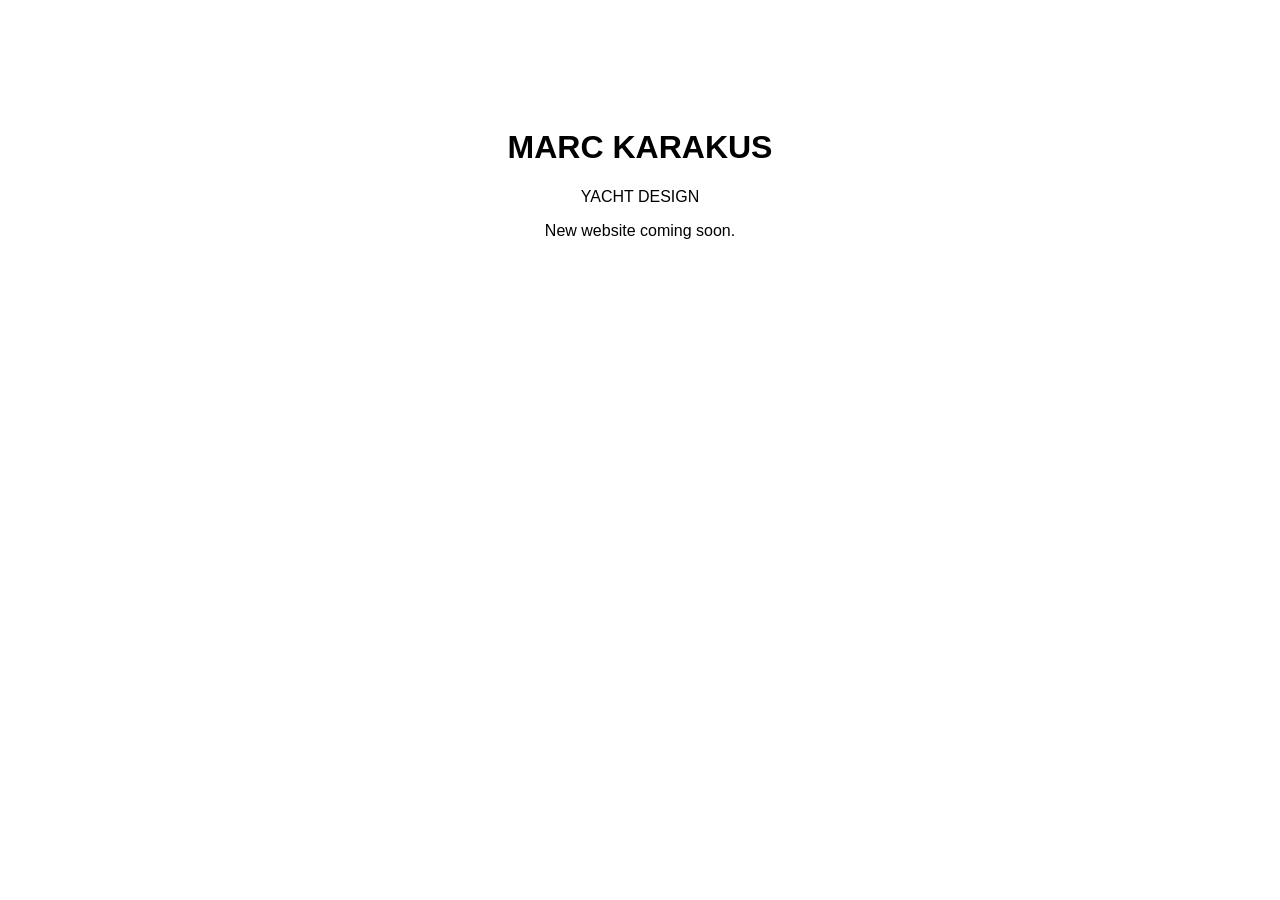
==== index.html @ aae1bc2d "Create index.html" ====
<!DOCTYPE html>
<html lang="en">
<head>
    <meta charset="UTF-8">
    <meta name="viewport" content="width=device-width, initial-scale=1.0">
    <title>Marc Karakus | Yacht Design</title>
</head>
<body style="background:#ffffff; text-align:center; padding-top:100px; font-family:Arial;">
    <h1>MARC KARAKUS</h1>
    <p>YACHT DESIGN</p>
    <p>New website coming soon.</p>
</body>
</html>
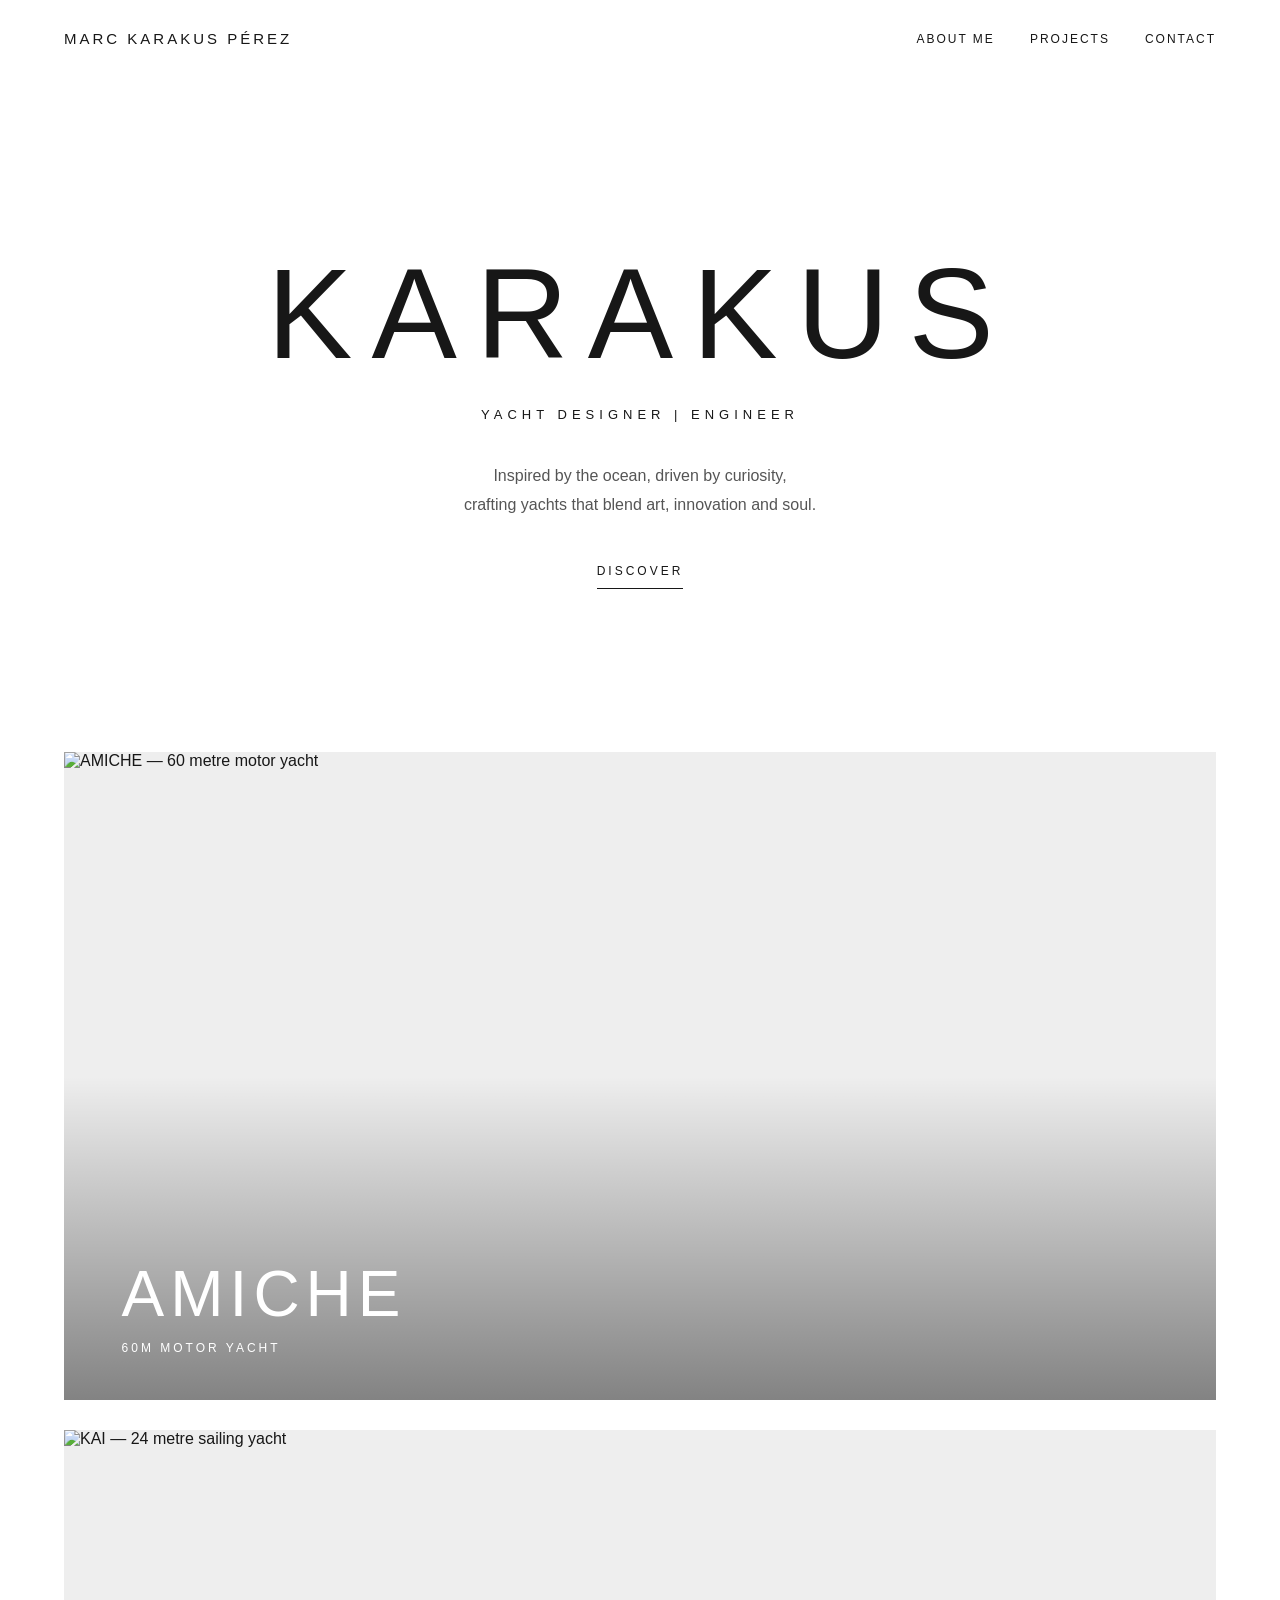
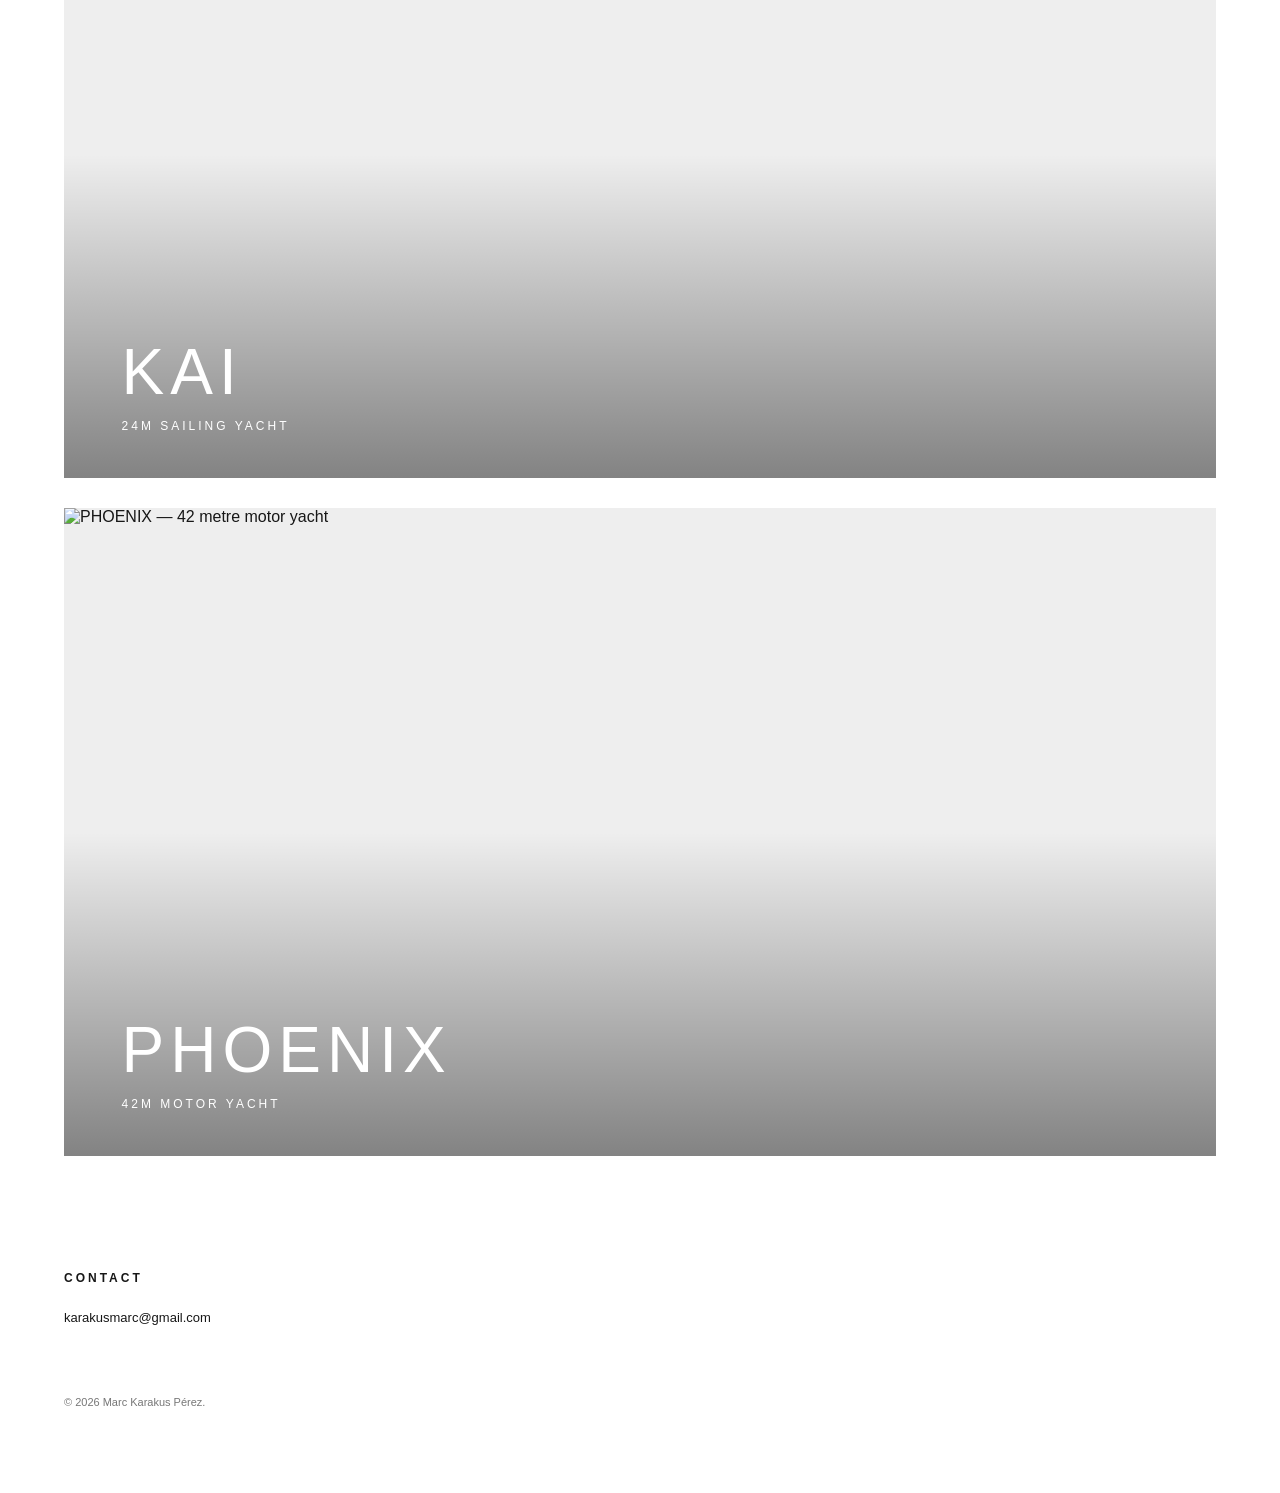
==== commit 002db35a: "Update index.html" ====
--- a/index.html
+++ b/index.html
@@ -2,13 +2,278 @@
 <!DOCTYPE html>
 <html lang="en">
 <head>
-    <meta charset="UTF-8">
-    <meta name="viewport" content="width=device-width, initial-scale=1.0">
-    <title>Marc Karakus | Yacht Design</title>
+<meta charset="UTF-8">
+<meta name="viewport" content="width=device-width, initial-scale=1.0">
+<meta name="description" content="Marc Karakus Pérez — Yacht Designer and Engineer.">
+<title>Marc Karakus | Yacht Design</title>
+
+<style>
+* {
+    box-sizing: border-box;
+    margin: 0;
+    padding: 0;
+}
+
+html {
+    scroll-behavior: smooth;
+}
+
+body {
+    font-family: Helvetica Neue, Helvetica, Arial, sans-serif;
+    background: #fff;
+    color: #171717;
+}
+
+a {
+    color: inherit;
+    text-decoration: none;
+}
+
+header {
+    display: flex;
+    justify-content: space-between;
+    align-items: center;
+    padding: 30px 5%;
+    background: #fff;
+}
+
+.logo {
+    font-size: 15px;
+    letter-spacing: 3px;
+}
+
+nav {
+    display: flex;
+    gap: 35px;
+    font-size: 12px;
+    letter-spacing: 2px;
+}
+
+nav a:hover {
+    opacity: 0.5;
+}
+
+.hero {
+    min-height: 75vh;
+    display: flex;
+    flex-direction: column;
+    justify-content: center;
+    align-items: center;
+    text-align: center;
+    padding: 50px 20px;
+}
+
+.hero h1 {
+    font-size: clamp(40px, 10vw, 150px);
+    font-weight: 300;
+    letter-spacing: 0.15em;
+}
+
+.subtitle {
+    font-size: 13px;
+    letter-spacing: 5px;
+    margin-top: 20px;
+}
+
+.introduction {
+    font-size: 16px;
+    line-height: 1.8;
+    margin-top: 40px;
+    color: #555;
+}
+
+.discover {
+    margin-top: 45px;
+    font-size: 12px;
+    letter-spacing: 3px;
+    border-bottom: 1px solid;
+    padding-bottom: 10px;
+}
+
+.projects {
+    padding: 0 5%;
+}
+
+.project {
+    position: relative;
+    display: block;
+    overflow: hidden;
+    margin-bottom: 30px;
+    background: #eee;
+}
+
+.project img {
+    display: block;
+    width: 100%;
+    aspect-ratio: 16 / 9;
+    object-fit: cover;
+    transition: transform 0.8s ease;
+}
+
+.project:hover img {
+    transform: scale(1.025);
+}
+
+.project::after {
+    content: "";
+    position: absolute;
+    inset: 0;
+    background: linear-gradient(
+        transparent 50%, rgba(0,0,0,0.45)
+    );
+}
+
+.project-text {
+    position: absolute;
+    bottom: 7%;
+    left: 5%;
+    color: white;
+    z-index: 1;
+}
+
+.project-text h2 {
+    font-size: clamp(26px, 5vw, 65px);
+    font-weight: 300;
+    letter-spacing: 6px;
+}
+
+.project-text p {
+    font-size: 12px;
+    letter-spacing: 3px;
+    margin-top: 10px;
+}
+
+footer {
+    padding: 80px 5%;
+    display: flex;
+    justify-content: space-between;
+    flex-wrap: wrap;
+    gap: 40px;
+    font-size: 13px;
+    line-height: 2;
+}
+
+footer h3 {
+    font-size: 12px;
+    letter-spacing: 3px;
+    margin-bottom: 15px;
+}
+
+.copyright {
+    width: 100%;
+    color: #777;
+    font-size: 11px;
+    margin-top: 20px;
+}
+
+@media (max-width: 700px) {
+    header {
+        flex-direction: column;
+        gap: 25px;
+    }
+    nav {
+        gap: 20px;
+        font-size: 10px;
+    }
+    .hero {
+        min-height: 65vh;
+    }
+    .subtitle {
+        font-size: 10px;
+        letter-spacing: 2px;
+    }
+    .project img {
+        aspect-ratio: 4 / 3;
+    }
+    .project-text p {
+        font-size: 10px;
+    }
+}
+</style>
 </head>
-<body style="background:#ffffff; text-align:center; padding-top:100px; font-family:Arial;">
-    <h1>MARC KARAKUS</h1>
-    <p>YACHT DESIGN</p>
-    <p>New website coming soon.</p>
+
+<body>
+
+<header>
+    <a class="logo" href="index.html">
+        MARC KARAKUS PÉREZ
+    </a>
+
+    <nav>
+        <a href="about.html">ABOUT ME</a>
+        <a href="#projects">PROJECTS</a>
+        <a href="#contact">CONTACT</a>
+    </nav>
+</header>
+
+<main>
+
+    <section class="hero">
+        <h1>KARAKUS</h1>
+
+        <p class="subtitle">
+            YACHT DESIGNER | ENGINEER
+        </p>
+
+        <p class="introduction">
+            Inspired by the ocean, driven by curiosity,<br>
+            crafting yachts that blend art, innovation and soul.
+        </p>
+
+        <a class="discover" href="#projects">
+            DISCOVER
+        </a>
+    </section>
+
+    <section class="projects" id="projects">
+
+        <a class="project" href="amiche.html">
+            <img src="WEB/home/amiche.webp"
+                 alt="AMICHE — 60 metre motor yacht">
+            <div class="project-text">
+                <h2>AMICHE</h2>
+                <p>60M MOTOR YACHT</p>
+            </div>
+        </a>
+
+        <a class="project" href="kai.html">
+            <img src="WEB/home/kai.webp"
+                 alt="KAI — 24 metre sailing yacht"
+                 loading="lazy">
+            <div class="project-text">
+                <h2>KAI</h2>
+                <p>24M SAILING YACHT</p>
+            </div>
+        </a>
+
+        <a class="project" href="phoenix.html">
+            <img src="WEB/home/phoenix.webp"
+                 alt="PHOENIX — 42 metre motor yacht"
+                 loading="lazy">
+            <div class="project-text">
+                <h2>PHOENIX</h2>
+                <p>42M MOTOR YACHT</p>
+            </div>
+        </a>
+
+    </section>
+
+</main>
+
+<footer id="contact">
+
+    <div>
+        <h3>CONTACT</h3>
+        <a href="mailto:karakusmarc@gmail.com">
+            karakusmarc@gmail.com
+        </a>
+    </div>
+
+    <div class="copyright">
+        © 2026 Marc Karakus Pérez.
+    </div>
+
+</footer>
+
 </body>
 </html>
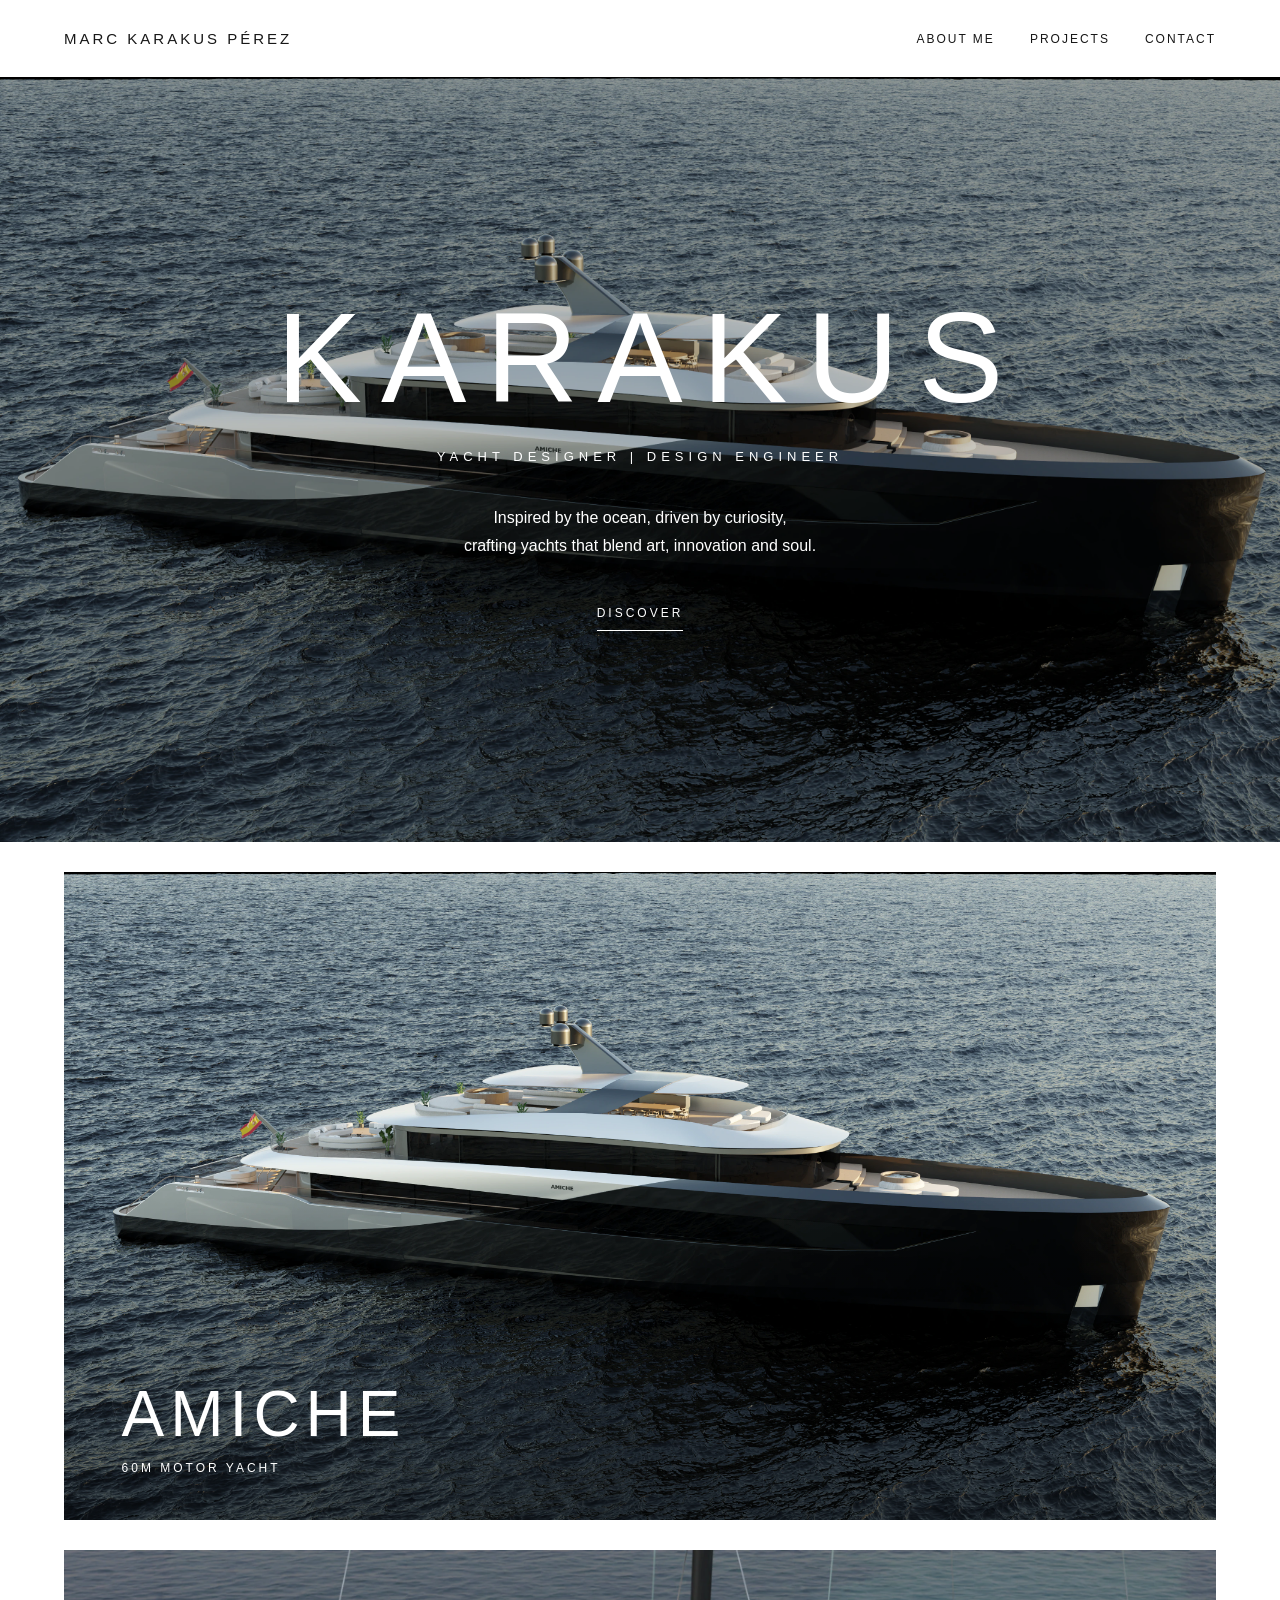
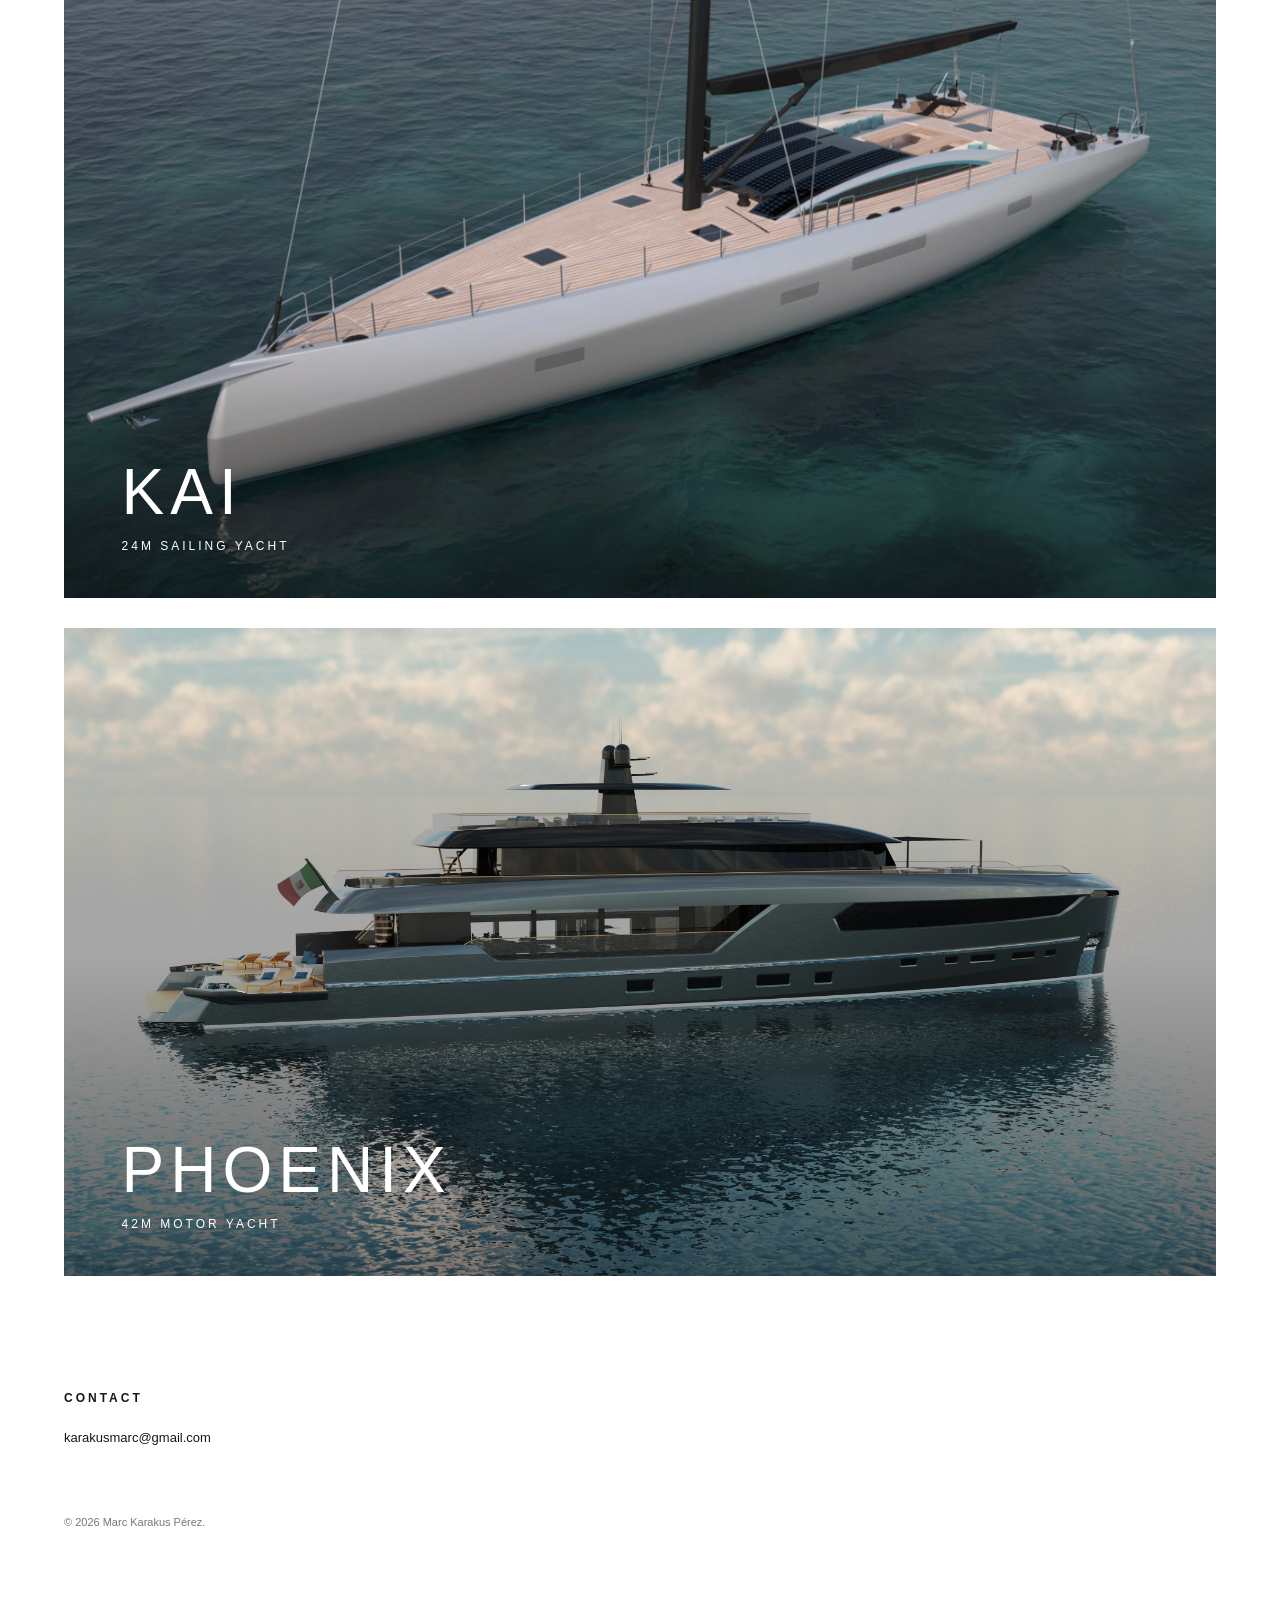
==== commit 1c350a06: "Update index.html" ====
--- a/index.html
+++ b/index.html
@@ -1,279 +1,514 @@
 
 <!DOCTYPE html>
 <html lang="en">
+
 <head>
-<meta charset="UTF-8">
-<meta name="viewport" content="width=device-width, initial-scale=1.0">
-<meta name="description" content="Marc Karakus Pérez — Yacht Designer and Engineer.">
-<title>Marc Karakus | Yacht Design</title>
-
-<style>
-* {
-    box-sizing: border-box;
-    margin: 0;
-    padding: 0;
-}
-
-html {
-    scroll-behavior: smooth;
-}
-
-body {
-    font-family: Helvetica Neue, Helvetica, Arial, sans-serif;
-    background: #fff;
-    color: #171717;
-}
-
-a {
-    color: inherit;
-    text-decoration: none;
-}
-
-header {
-    display: flex;
-    justify-content: space-between;
-    align-items: center;
-    padding: 30px 5%;
-    background: #fff;
-}
-
-.logo {
-    font-size: 15px;
-    letter-spacing: 3px;
-}
-
-nav {
-    display: flex;
-    gap: 35px;
-    font-size: 12px;
-    letter-spacing: 2px;
-}
-
-nav a:hover {
-    opacity: 0.5;
-}
-
-.hero {
-    min-height: 75vh;
-    display: flex;
-    flex-direction: column;
-    justify-content: center;
-    align-items: center;
-    text-align: center;
-    padding: 50px 20px;
-}
-
-.hero h1 {
-    font-size: clamp(40px, 10vw, 150px);
-    font-weight: 300;
-    letter-spacing: 0.15em;
-}
-
-.subtitle {
-    font-size: 13px;
-    letter-spacing: 5px;
-    margin-top: 20px;
-}
-
-.introduction {
-    font-size: 16px;
-    line-height: 1.8;
-    margin-top: 40px;
-    color: #555;
-}
-
-.discover {
-    margin-top: 45px;
-    font-size: 12px;
-    letter-spacing: 3px;
-    border-bottom: 1px solid;
-    padding-bottom: 10px;
-}
-
-.projects {
-    padding: 0 5%;
-}
-
-.project {
-    position: relative;
-    display: block;
-    overflow: hidden;
-    margin-bottom: 30px;
-    background: #eee;
-}
-
-.project img {
-    display: block;
-    width: 100%;
-    aspect-ratio: 16 / 9;
-    object-fit: cover;
-    transition: transform 0.8s ease;
-}
-
-.project:hover img {
-    transform: scale(1.025);
-}
-
-.project::after {
-    content: "";
-    position: absolute;
-    inset: 0;
-    background: linear-gradient(
-        transparent 50%, rgba(0,0,0,0.45)
-    );
-}
-
-.project-text {
-    position: absolute;
-    bottom: 7%;
-    left: 5%;
-    color: white;
-    z-index: 1;
-}
-
-.project-text h2 {
-    font-size: clamp(26px, 5vw, 65px);
-    font-weight: 300;
-    letter-spacing: 6px;
-}
-
-.project-text p {
-    font-size: 12px;
-    letter-spacing: 3px;
-    margin-top: 10px;
-}
-
-footer {
-    padding: 80px 5%;
-    display: flex;
-    justify-content: space-between;
-    flex-wrap: wrap;
-    gap: 40px;
-    font-size: 13px;
-    line-height: 2;
-}
-
-footer h3 {
-    font-size: 12px;
-    letter-spacing: 3px;
-    margin-bottom: 15px;
-}
-
-.copyright {
-    width: 100%;
-    color: #777;
-    font-size: 11px;
-    margin-top: 20px;
-}
-
-@media (max-width: 700px) {
-    header {
-        flex-direction: column;
-        gap: 25px;
-    }
-    nav {
-        gap: 20px;
-        font-size: 10px;
-    }
-    .hero {
-        min-height: 65vh;
-    }
-    .subtitle {
-        font-size: 10px;
-        letter-spacing: 2px;
-    }
-    .project img {
-        aspect-ratio: 4 / 3;
-    }
-    .project-text p {
-        font-size: 10px;
-    }
-}
-</style>
+
+    <meta charset="UTF-8">
+    <meta name="viewport" content="width=device-width, initial-scale=1.0">
+    <meta name="description" content="Marc Karakus Pérez — Yacht Designer and Design Engineer.">
+
+    <title>Marc Karakus | Yacht Design</title>
+
+    <style>
+
+        /* GLOBAL SETTINGS */
+
+        * {
+            box-sizing: border-box;
+            margin: 0;
+            padding: 0;
+        }
+
+        html {
+            scroll-behavior: smooth;
+        }
+
+        body {
+            font-family: "Helvetica Neue", Helvetica, Arial, sans-serif;
+            background: #ffffff;
+            color: #171717;
+        }
+
+        a {
+            color: inherit;
+            text-decoration: none;
+        }
+
+
+        /* HEADER */
+
+        header {
+            display: flex;
+            justify-content: space-between;
+            align-items: center;
+            padding: 30px 5%;
+            background: #ffffff;
+        }
+
+        .logo {
+            font-size: 15px;
+            letter-spacing: 3px;
+        }
+
+        nav {
+            display: flex;
+            gap: 35px;
+            font-size: 12px;
+            letter-spacing: 2px;
+        }
+
+        nav a {
+            transition: opacity 0.3s ease;
+        }
+
+        nav a:hover {
+            opacity: 0.5;
+        }
+
+
+        /* HERO VIDEO */
+
+        .hero {
+            position: relative;
+            width: 100%;
+            min-height: 85vh;
+
+            display: flex;
+            flex-direction: column;
+            justify-content: center;
+            align-items: center;
+
+            text-align: center;
+            padding: 60px 20px;
+
+            overflow: hidden;
+            isolation: isolate;
+
+            background: #24363f;
+            color: #ffffff;
+        }
+
+        .hero-video {
+            position: absolute;
+            top: 0;
+            left: 0;
+
+            width: 100%;
+            height: 100%;
+
+            object-fit: cover;
+            object-position: center;
+
+            z-index: -2;
+            pointer-events: none;
+        }
+
+        .hero::after {
+            content: "";
+            position: absolute;
+            inset: 0;
+
+            background: rgba(0, 0, 0, 0.22);
+
+            z-index: -1;
+            pointer-events: none;
+        }
+
+        .hero-content {
+            position: relative;
+            width: 100%;
+            max-width: 1400px;
+
+            display: flex;
+            flex-direction: column;
+            align-items: center;
+            justify-content: center;
+
+            color: #ffffff;
+        }
+
+        .hero h1 {
+            font-size: clamp(40px, 10vw, 150px);
+            font-weight: 300;
+            letter-spacing: 0.15em;
+            padding-left: 0.15em;
+            line-height: 1.1;
+        }
+
+        .subtitle {
+            font-size: 13px;
+            font-weight: 300;
+            letter-spacing: 5px;
+            margin-top: 20px;
+            color: #ffffff;
+        }
+
+        .introduction {
+            font-size: 16px;
+            font-weight: 300;
+            line-height: 1.8;
+            margin-top: 40px;
+            color: #ffffff;
+        }
+
+        .discover {
+            display: inline-block;
+            margin-top: 45px;
+
+            font-size: 12px;
+            letter-spacing: 3px;
+
+            color: #ffffff;
+            border-bottom: 1px solid #ffffff;
+            padding-bottom: 10px;
+
+            transition: opacity 0.3s ease;
+        }
+
+        .discover:hover {
+            opacity: 0.6;
+        }
+
+
+        /* PROJECTS */
+
+        .projects {
+            padding: 30px 5% 0;
+        }
+
+        .project {
+            position: relative;
+            display: block;
+            overflow: hidden;
+            margin-bottom: 30px;
+            background: #eeeeee;
+        }
+
+        .project img {
+            display: block;
+            width: 100%;
+            aspect-ratio: 16 / 9;
+            object-fit: cover;
+            transition: transform 0.8s ease;
+        }
+
+        .project:hover img {
+            transform: scale(1.025);
+        }
+
+        .project::after {
+            content: "";
+            position: absolute;
+            inset: 0;
+
+            background: linear-gradient(
+                transparent 50%,
+                rgba(0, 0, 0, 0.45)
+            );
+
+            pointer-events: none;
+        }
+
+        .project-text {
+            position: absolute;
+            bottom: 7%;
+            left: 5%;
+
+            color: #ffffff;
+            z-index: 1;
+        }
+
+        .project-text h2 {
+            font-size: clamp(26px, 5vw, 65px);
+            font-weight: 300;
+            letter-spacing: 6px;
+        }
+
+        .project-text p {
+            font-size: 12px;
+            letter-spacing: 3px;
+            margin-top: 10px;
+        }
+
+
+        /* FOOTER */
+
+        footer {
+            padding: 80px 5%;
+
+            display: flex;
+            justify-content: space-between;
+            flex-wrap: wrap;
+
+            gap: 40px;
+            font-size: 13px;
+            line-height: 2;
+        }
+
+        footer h3 {
+            font-size: 12px;
+            letter-spacing: 3px;
+            margin-bottom: 15px;
+        }
+
+        .copyright {
+            width: 100%;
+            color: #777777;
+            font-size: 11px;
+            margin-top: 20px;
+        }
+
+
+        /* MOBILE ADAPTATION */
+
+        @media (max-width: 700px) {
+
+            header {
+                flex-direction: column;
+                gap: 25px;
+            }
+
+            nav {
+                gap: 20px;
+                font-size: 10px;
+            }
+
+            .hero {
+                min-height: 75vh;
+                padding: 40px 15px;
+            }
+
+            .hero h1 {
+                font-size: clamp(28px, 9vw, 70px);
+                letter-spacing: 0.12em;
+                padding-left: 0.12em;
+            }
+
+            .subtitle {
+                font-size: 10px;
+                letter-spacing: 2px;
+                line-height: 1.8;
+                margin-top: 15px;
+            }
+
+            .introduction {
+                font-size: 13px;
+                line-height: 1.8;
+                margin-top: 30px;
+            }
+
+            .discover {
+                font-size: 10px;
+                margin-top: 35px;
+            }
+
+            .projects {
+                padding-top: 20px;
+            }
+
+            .project img {
+                aspect-ratio: 4 / 3;
+            }
+
+            .project-text p {
+                font-size: 10px;
+            }
+
+        }
+
+
+        /* REDUCED MOTION */
+
+        @media (prefers-reduced-motion: reduce) {
+
+            html {
+                scroll-behavior: auto;
+            }
+
+            .project img {
+                transition: none;
+            }
+
+        }
+
+    </style>
+
 </head>
 
 <body>
 
-<header>
-    <a class="logo" href="index.html">
-        MARC KARAKUS PÉREZ
-    </a>
-
-    <nav>
-        <a href="about.html">ABOUT ME</a>
-        <a href="#projects">PROJECTS</a>
-        <a href="#contact">CONTACT</a>
-    </nav>
-</header>
-
-<main>
-
-    <section class="hero">
-        <h1>KARAKUS</h1>
-
-        <p class="subtitle">
-            YACHT DESIGNER | ENGINEER
-        </p>
-
-        <p class="introduction">
-            Inspired by the ocean, driven by curiosity,<br>
-            crafting yachts that blend art, innovation and soul.
-        </p>
-
-        <a class="discover" href="#projects">
-            DISCOVER
+
+    <!-- NAVIGATION -->
+
+    <header>
+
+        <a class="logo" href="index.html">
+            MARC KARAKUS PÉREZ
         </a>
-    </section>
-
-    <section class="projects" id="projects">
-
-        <a class="project" href="amiche.html">
-            <img src="WEB/home/amiche.webp"
-                 alt="AMICHE — 60 metre motor yacht">
-            <div class="project-text">
-                <h2>AMICHE</h2>
-                <p>60M MOTOR YACHT</p>
+
+        <nav>
+
+            <a href="about.html">ABOUT ME</a>
+
+            <a href="#projects">PROJECTS</a>
+
+            <a href="#contact">CONTACT</a>
+
+        </nav>
+
+    </header>
+
+
+    <main>
+
+
+        <!-- HERO VIDEO AND INTRODUCTION -->
+
+        <section class="hero">
+
+            <video class="hero-video"
+                   autoplay
+                   muted
+                   loop
+                   playsinline
+                   preload="metadata"
+                   poster="WEB/home/amiche.webp"
+                   aria-hidden="true">
+
+                <source src="WEB/home/hero.mp4"
+                        type="video/mp4">
+
+            </video>
+
+            <div class="hero-content">
+
+                <h1>KARAKUS</h1>
+
+                <p class="subtitle">
+                    YACHT DESIGNER | DESIGN ENGINEER
+                </p>
+
+                <p class="introduction">
+                    Inspired by the ocean, driven by curiosity,<br>
+                    crafting yachts that blend art, innovation and soul.
+                </p>
+
+                <a class="discover" href="#projects">
+                    DISCOVER
+                </a>
+
             </div>
-        </a>
-
-        <a class="project" href="kai.html">
-            <img src="WEB/home/kai.webp"
-                 alt="KAI — 24 metre sailing yacht"
-                 loading="lazy">
-            <div class="project-text">
-                <h2>KAI</h2>
-                <p>24M SAILING YACHT</p>
-            </div>
-        </a>
-
-        <a class="project" href="phoenix.html">
-            <img src="WEB/home/phoenix.webp"
-                 alt="PHOENIX — 42 metre motor yacht"
-                 loading="lazy">
-            <div class="project-text">
-                <h2>PHOENIX</h2>
-                <p>42M MOTOR YACHT</p>
-            </div>
-        </a>
-
-    </section>
-
-</main>
-
-<footer id="contact">
-
-    <div>
-        <h3>CONTACT</h3>
-        <a href="mailto:karakusmarc@gmail.com">
-            karakusmarc@gmail.com
-        </a>
-    </div>
-
-    <div class="copyright">
-        © 2026 Marc Karakus Pérez.
-    </div>
-
-</footer>
+
+        </section>
+
+
+        <!-- PROJECTS -->
+
+        <section class="projects" id="projects">
+
+
+            <!-- AMICHE -->
+
+            <a class="project" href="amiche.html">
+
+                <img src="WEB/home/amiche.webp"
+                     alt="AMICHE — 60 metre motor yacht"
+                     loading="lazy">
+
+                <div class="project-text">
+
+                    <h2>AMICHE</h2>
+
+                    <p>60M MOTOR YACHT</p>
+
+                </div>
+
+            </a>
+
+
+            <!-- KAI -->
+
+            <a class="project" href="kai.html">
+
+                <img src="WEB/home/kai.webp"
+                     alt="KAI — 24 metre sailing yacht"
+                     loading="lazy">
+
+                <div class="project-text">
+
+                    <h2>KAI</h2>
+
+                    <p>24M SAILING YACHT</p>
+
+                </div>
+
+            </a>
+
+
+            <!-- PHOENIX -->
+
+            <a class="project" href="phoenix.html">
+
+                <img src="WEB/home/phoenix.webp"
+                     alt="PHOENIX — 42 metre motor yacht"
+                     loading="lazy">
+
+                <div class="project-text">
+
+                    <h2>PHOENIX</h2>
+
+                    <p>42M MOTOR YACHT</p>
+
+                </div>
+
+            </a>
+
+        </section>
+
+    </main>
+
+
+    <!-- FOOTER -->
+
+    <footer id="contact">
+
+        <div>
+
+            <h3>CONTACT</h3>
+
+            <a href="mailto:karakusmarc@gmail.com">
+                karakusmarc@gmail.com
+            </a>
+
+        </div>
+
+        <div class="copyright">
+
+            © 2026 Marc Karakus Pérez.
+
+        </div>
+
+    </footer>
+
+
+    <!-- REDUCED MOTION PREFERENCE -->
+
+    <script>
+
+        const heroVideo = document.querySelector(".hero-video");
+
+        const reducedMotion = window.matchMedia(
+            "(prefers-reduced-motion: reduce)"
+        );
+
+        if (reducedMotion.matches) {
+            heroVideo.pause();
+            heroVideo.removeAttribute("autoplay");
+        }
+
+    </script>
 
 </body>
+
 </html>
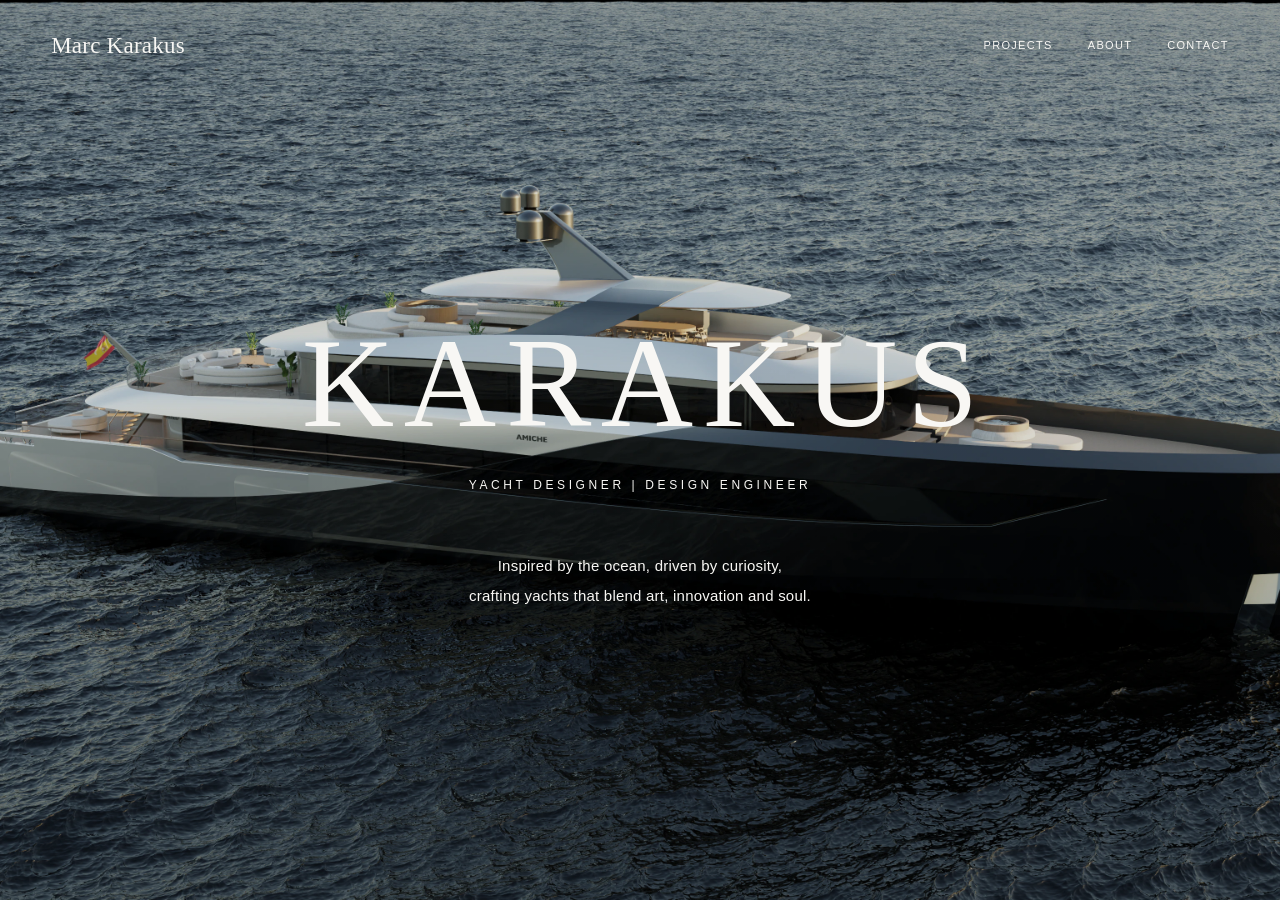
==== commit 677309d5: "Update index.html" ====
--- a/index.html
+++ b/index.html
@@ -5,19 +5,32 @@
 <head>
 
     <meta charset="UTF-8">
-    <meta name="viewport" content="width=device-width, initial-scale=1.0">
-    <meta name="description" content="Marc Karakus Pérez — Yacht Designer and Design Engineer.">
+
+    <meta name="viewport"
+          content="width=device-width, initial-scale=1.0">
+
+    <meta name="description"
+          content="Marc Karakus Pérez — Yacht Designer and Design Engineer. Contemporary yacht design.">
 
     <title>Marc Karakus | Yacht Design</title>
 
     <style>
 
-        /* GLOBAL SETTINGS */
+        /* ==========================================
+           KARAKUS — OFFICIAL PORTFOLIO
+           HOMEPAGE
+           ========================================== */
+
+        :root {
+            --white: #f8f7f4;
+            --font-editorial: Georgia, "Times New Roman", serif;
+            --font-interface: "Helvetica Neue", Helvetica, Arial, sans-serif;
+        }
 
         * {
-            box-sizing: border-box;
             margin: 0;
             padding: 0;
+            box-sizing: border-box;
         }
 
         html {
@@ -25,9 +38,11 @@
         }
 
         body {
-            font-family: "Helvetica Neue", Helvetica, Arial, sans-serif;
-            background: #ffffff;
-            color: #171717;
+            font-family: var(--font-interface);
+            font-weight: 300;
+            background: #1c2426;
+            color: var(--white);
+            -webkit-font-smoothing: antialiased;
         }
 
         a {
@@ -36,43 +51,109 @@
         }
 
 
-        /* HEADER */
-
-        header {
-            display: flex;
-            justify-content: space-between;
-            align-items: center;
-            padding: 30px 5%;
-            background: #ffffff;
-        }
-
-        .logo {
-            font-size: 15px;
-            letter-spacing: 3px;
-        }
-
-        nav {
-            display: flex;
-            gap: 35px;
-            font-size: 12px;
-            letter-spacing: 2px;
-        }
-
-        nav a {
-            transition: opacity 0.3s ease;
-        }
-
-        nav a:hover {
-            opacity: 0.5;
-        }
-
-
-        /* HERO VIDEO */
+        /* ==========================================
+           FULLSCREEN HERO
+           ========================================== */
 
         .hero {
             position: relative;
             width: 100%;
-            min-height: 85vh;
+            height: 100vh;
+            height: 100svh;
+            min-height: 420px;
+            overflow: hidden;
+            isolation: isolate;
+            background: #303c3f;
+        }
+
+        .hero-video {
+            position: absolute;
+            inset: 0;
+
+            width: 100%;
+            height: 100%;
+
+            object-fit: cover;
+            object-position: center center;
+
+            z-index: -2;
+            pointer-events: none;
+        }
+
+        .hero::before {
+            content: "";
+            position: absolute;
+            inset: 0;
+
+            background: linear-gradient(
+                180deg,
+                rgba(0, 0, 0, 0.22) 0%,
+                rgba(0, 0, 0, 0.12) 35%,
+                rgba(0, 0, 0, 0.27) 100%
+            );
+
+            z-index: -1;
+            pointer-events: none;
+        }
+
+
+        /* ==========================================
+           NAVIGATION
+           ========================================== */
+
+        .header {
+            position: absolute;
+            top: 0;
+            left: 0;
+            right: 0;
+
+            z-index: 10;
+
+            display: flex;
+            align-items: flex-start;
+            justify-content: space-between;
+
+            padding: 32px 4%;
+        }
+
+        .brand {
+            font-family: var(--font-editorial);
+            font-size: 23px;
+            font-weight: 400;
+            letter-spacing: 0.01em;
+            line-height: 1.2;
+            white-space: nowrap;
+        }
+
+        .navigation {
+            display: flex;
+            gap: 35px;
+            align-items: center;
+            padding-top: 7px;
+        }
+
+        .navigation a {
+            position: relative;
+
+            font-size: 11px;
+            font-weight: 400;
+            letter-spacing: 0.12em;
+
+            transition: opacity 0.35s ease;
+        }
+
+        .navigation a:hover {
+            opacity: 0.55;
+        }
+
+
+        /* ==========================================
+           HERO TYPOGRAPHY
+           ========================================== */
+
+        .hero-content {
+            position: absolute;
+            inset: 0;
 
             display: flex;
             flex-direction: column;
@@ -80,245 +161,133 @@
             align-items: center;
 
             text-align: center;
-            padding: 60px 20px;
-
-            overflow: hidden;
-            isolation: isolate;
-
-            background: #24363f;
-            color: #ffffff;
-        }
-
-        .hero-video {
-            position: absolute;
-            top: 0;
-            left: 0;
-
-            width: 100%;
-            height: 100%;
-
-            object-fit: cover;
-            object-position: center;
-
-            z-index: -2;
+            padding: 100px 24px 70px;
             pointer-events: none;
         }
 
-        .hero::after {
-            content: "";
-            position: absolute;
-            inset: 0;
-
-            background: rgba(0, 0, 0, 0.22);
-
-            z-index: -1;
-            pointer-events: none;
-        }
-
-        .hero-content {
-            position: relative;
-            width: 100%;
-            max-width: 1400px;
-
-            display: flex;
-            flex-direction: column;
-            align-items: center;
-            justify-content: center;
-
-            color: #ffffff;
-        }
-
-        .hero h1 {
-            font-size: clamp(40px, 10vw, 150px);
+        .hero-title {
+            font-family: var(--font-editorial);
+
+            font-size: clamp(65px, 10vw, 160px);
+            font-weight: 400;
+            line-height: 1;
+
+            letter-spacing: 0.075em;
+            padding-left: 0.075em;
+        }
+
+        .hero-subtitle {
+            margin-top: 28px;
+
+            font-family: var(--font-interface);
+            font-size: 12px;
             font-weight: 300;
-            letter-spacing: 0.15em;
-            padding-left: 0.15em;
-            line-height: 1.1;
-        }
-
-        .subtitle {
-            font-size: 13px;
+            letter-spacing: 0.3em;
+            line-height: 1.8;
+        }
+
+        .hero-description {
+            margin-top: 55px;
+            max-width: 600px;
+
+            font-family: var(--font-interface);
+            font-size: 15px;
             font-weight: 300;
-            letter-spacing: 5px;
-            margin-top: 20px;
-            color: #ffffff;
-        }
-
-        .introduction {
-            font-size: 16px;
-            font-weight: 300;
-            line-height: 1.8;
-            margin-top: 40px;
-            color: #ffffff;
-        }
-
-        .discover {
-            display: inline-block;
-            margin-top: 45px;
-
-            font-size: 12px;
-            letter-spacing: 3px;
-
-            color: #ffffff;
-            border-bottom: 1px solid #ffffff;
-            padding-bottom: 10px;
-
-            transition: opacity 0.3s ease;
-        }
-
-        .discover:hover {
-            opacity: 0.6;
-        }
-
-
-        /* PROJECTS */
-
-        .projects {
-            padding: 30px 5% 0;
-        }
-
-        .project {
-            position: relative;
-            display: block;
-            overflow: hidden;
-            margin-bottom: 30px;
-            background: #eeeeee;
-        }
-
-        .project img {
-            display: block;
-            width: 100%;
-            aspect-ratio: 16 / 9;
-            object-fit: cover;
-            transition: transform 0.8s ease;
-        }
-
-        .project:hover img {
-            transform: scale(1.025);
-        }
-
-        .project::after {
-            content: "";
-            position: absolute;
-            inset: 0;
-
-            background: linear-gradient(
-                transparent 50%,
-                rgba(0, 0, 0, 0.45)
-            );
-
-            pointer-events: none;
-        }
-
-        .project-text {
-            position: absolute;
-            bottom: 7%;
-            left: 5%;
-
-            color: #ffffff;
-            z-index: 1;
-        }
-
-        .project-text h2 {
-            font-size: clamp(26px, 5vw, 65px);
-            font-weight: 300;
-            letter-spacing: 6px;
-        }
-
-        .project-text p {
-            font-size: 12px;
-            letter-spacing: 3px;
-            margin-top: 10px;
-        }
-
-
-        /* FOOTER */
-
-        footer {
-            padding: 80px 5%;
-
-            display: flex;
-            justify-content: space-between;
-            flex-wrap: wrap;
-
-            gap: 40px;
-            font-size: 13px;
             line-height: 2;
-        }
-
-        footer h3 {
-            font-size: 12px;
-            letter-spacing: 3px;
-            margin-bottom: 15px;
-        }
-
-        .copyright {
-            width: 100%;
-            color: #777777;
-            font-size: 11px;
-            margin-top: 20px;
-        }
-
-
-        /* MOBILE ADAPTATION */
+            letter-spacing: 0.015em;
+        }
+
+
+        /* ==========================================
+           RESPONSIVE — TABLET
+           ========================================== */
+
+        @media (max-width: 1000px) {
+
+            .header {
+                padding: 28px 5%;
+            }
+
+            .brand {
+                font-size: 21px;
+            }
+
+            .navigation {
+                gap: 25px;
+            }
+
+            .hero-title {
+                font-size: clamp(60px, 11vw, 110px);
+            }
+
+        }
+
+
+        /* ==========================================
+           RESPONSIVE — MOBILE
+           ========================================== */
 
         @media (max-width: 700px) {
 
-            header {
+            .hero {
+                min-height: 500px;
+            }
+
+            .header {
                 flex-direction: column;
-                gap: 25px;
-            }
-
-            nav {
+                align-items: center;
                 gap: 20px;
+
+                padding: 26px 5%;
+            }
+
+            .brand {
+                font-size: 21px;
+            }
+
+            .navigation {
+                gap: 27px;
+                padding-top: 0;
+            }
+
+            .navigation a {
                 font-size: 10px;
-            }
-
-            .hero {
-                min-height: 75vh;
-                padding: 40px 15px;
-            }
-
-            .hero h1 {
-                font-size: clamp(28px, 9vw, 70px);
-                letter-spacing: 0.12em;
-                padding-left: 0.12em;
-            }
-
-            .subtitle {
-                font-size: 10px;
-                letter-spacing: 2px;
-                line-height: 1.8;
-                margin-top: 15px;
-            }
-
-            .introduction {
+                letter-spacing: 0.1em;
+            }
+
+            .hero-content {
+                padding: 145px 22px 75px;
+            }
+
+            .hero-title {
+                font-size: clamp(44px, 12vw, 80px);
+                letter-spacing: 0.055em;
+                padding-left: 0.055em;
+            }
+
+            .hero-subtitle {
+                font-size: 9px;
+                letter-spacing: 0.13em;
+                margin-top: 22px;
+            }
+
+            .hero-description {
+                margin-top: 38px;
                 font-size: 13px;
-                line-height: 1.8;
-                margin-top: 30px;
-            }
-
-            .discover {
-                font-size: 10px;
-                margin-top: 35px;
-            }
-
-            .projects {
-                padding-top: 20px;
-            }
-
-            .project img {
-                aspect-ratio: 4 / 3;
-            }
-
-            .project-text p {
-                font-size: 10px;
-            }
-
-        }
-
-
-        /* REDUCED MOTION */
+                line-height: 1.9;
+                max-width: 340px;
+            }
+
+            .hero-description br {
+                display: none;
+            }
+
+        }
+
+
+        /* ==========================================
+           REDUCED MOTION
+           ========================================== */
 
         @media (prefers-reduced-motion: reduce) {
 
@@ -326,7 +295,7 @@
                 scroll-behavior: auto;
             }
 
-            .project img {
+            .navigation a {
                 transition: none;
             }
 
@@ -336,173 +305,101 @@
 
 </head>
 
+
 <body>
 
-
-    <!-- NAVIGATION -->
-
-    <header>
-
-        <a class="logo" href="index.html">
-            MARC KARAKUS PÉREZ
-        </a>
-
-        <nav>
-
-            <a href="about.html">ABOUT ME</a>
-
-            <a href="#projects">PROJECTS</a>
-
-            <a href="#contact">CONTACT</a>
-
-        </nav>
-
-    </header>
-
-
     <main>
 
-
-        <!-- HERO VIDEO AND INTRODUCTION -->
+        <!-- ======================================
+             HOMEPAGE VIDEO
+             ====================================== -->
 
         <section class="hero">
 
-            <video class="hero-video"
-                   autoplay
-                   muted
-                   loop
-                   playsinline
-                   preload="metadata"
-                   poster="WEB/home/amiche.webp"
-                   aria-hidden="true">
-
-                <source src="WEB/home/hero.mp4"
-                        type="video/mp4">
+            <video
+                class="hero-video"
+                autoplay
+                muted
+                loop
+                playsinline
+                preload="metadata"
+                poster="WEB/home/amiche.webp"
+                aria-hidden="true">
+
+                <source
+                    src="WEB/home/hero.mp4"
+                    type="video/mp4">
 
             </video>
 
+
+            <!-- NAVIGATION -->
+
+            <header class="header">
+
+                <a class="brand" href="index.html">
+                    Marc Karakus
+                </a>
+
+                <nav class="navigation"
+                     aria-label="Main navigation">
+
+                    <a href="projects.html">
+                        PROJECTS
+                    </a>
+
+                    <a href="about.html">
+                        ABOUT
+                    </a>
+
+                    <a href="mailto:karakusmarc@gmail.com">
+                        CONTACT
+                    </a>
+
+                </nav>
+
+            </header>
+
+
+            <!-- MAIN TEXT -->
+
             <div class="hero-content">
 
-                <h1>KARAKUS</h1>
-
-                <p class="subtitle">
+                <h1 class="hero-title">
+                    KARAKUS
+                </h1>
+
+                <p class="hero-subtitle">
                     YACHT DESIGNER | DESIGN ENGINEER
                 </p>
 
-                <p class="introduction">
+                <p class="hero-description">
                     Inspired by the ocean, driven by curiosity,<br>
                     crafting yachts that blend art, innovation and soul.
                 </p>
 
-                <a class="discover" href="#projects">
-                    DISCOVER
-                </a>
-
             </div>
 
         </section>
 
-
-        <!-- PROJECTS -->
-
-        <section class="projects" id="projects">
-
-
-            <!-- AMICHE -->
-
-            <a class="project" href="amiche.html">
-
-                <img src="WEB/home/amiche.webp"
-                     alt="AMICHE — 60 metre motor yacht"
-                     loading="lazy">
-
-                <div class="project-text">
-
-                    <h2>AMICHE</h2>
-
-                    <p>60M MOTOR YACHT</p>
-
-                </div>
-
-            </a>
-
-
-            <!-- KAI -->
-
-            <a class="project" href="kai.html">
-
-                <img src="WEB/home/kai.webp"
-                     alt="KAI — 24 metre sailing yacht"
-                     loading="lazy">
-
-                <div class="project-text">
-
-                    <h2>KAI</h2>
-
-                    <p>24M SAILING YACHT</p>
-
-                </div>
-
-            </a>
-
-
-            <!-- PHOENIX -->
-
-            <a class="project" href="phoenix.html">
-
-                <img src="WEB/home/phoenix.webp"
-                     alt="PHOENIX — 42 metre motor yacht"
-                     loading="lazy">
-
-                <div class="project-text">
-
-                    <h2>PHOENIX</h2>
-
-                    <p>42M MOTOR YACHT</p>
-
-                </div>
-
-            </a>
-
-        </section>
-
     </main>
 
 
-    <!-- FOOTER -->
-
-    <footer id="contact">
-
-        <div>
-
-            <h3>CONTACT</h3>
-
-            <a href="mailto:karakusmarc@gmail.com">
-                karakusmarc@gmail.com
-            </a>
-
-        </div>
-
-        <div class="copyright">
-
-            © 2026 Marc Karakus Pérez.
-
-        </div>
-
-    </footer>
-
-
-    <!-- REDUCED MOTION PREFERENCE -->
+    <!-- ==========================================
+         VIDEO ACCESSIBILITY
+         ========================================== -->
 
     <script>
 
-        const heroVideo = document.querySelector(".hero-video");
+        const heroVideo = document.querySelector(
+            ".hero-video"
+        );
 
         const reducedMotion = window.matchMedia(
             "(prefers-reduced-motion: reduce)"
         );
 
-        if (reducedMotion.matches) {
+        if (heroVideo && reducedMotion.matches) {
             heroVideo.pause();
             heroVideo.removeAttribute("autoplay");
         }
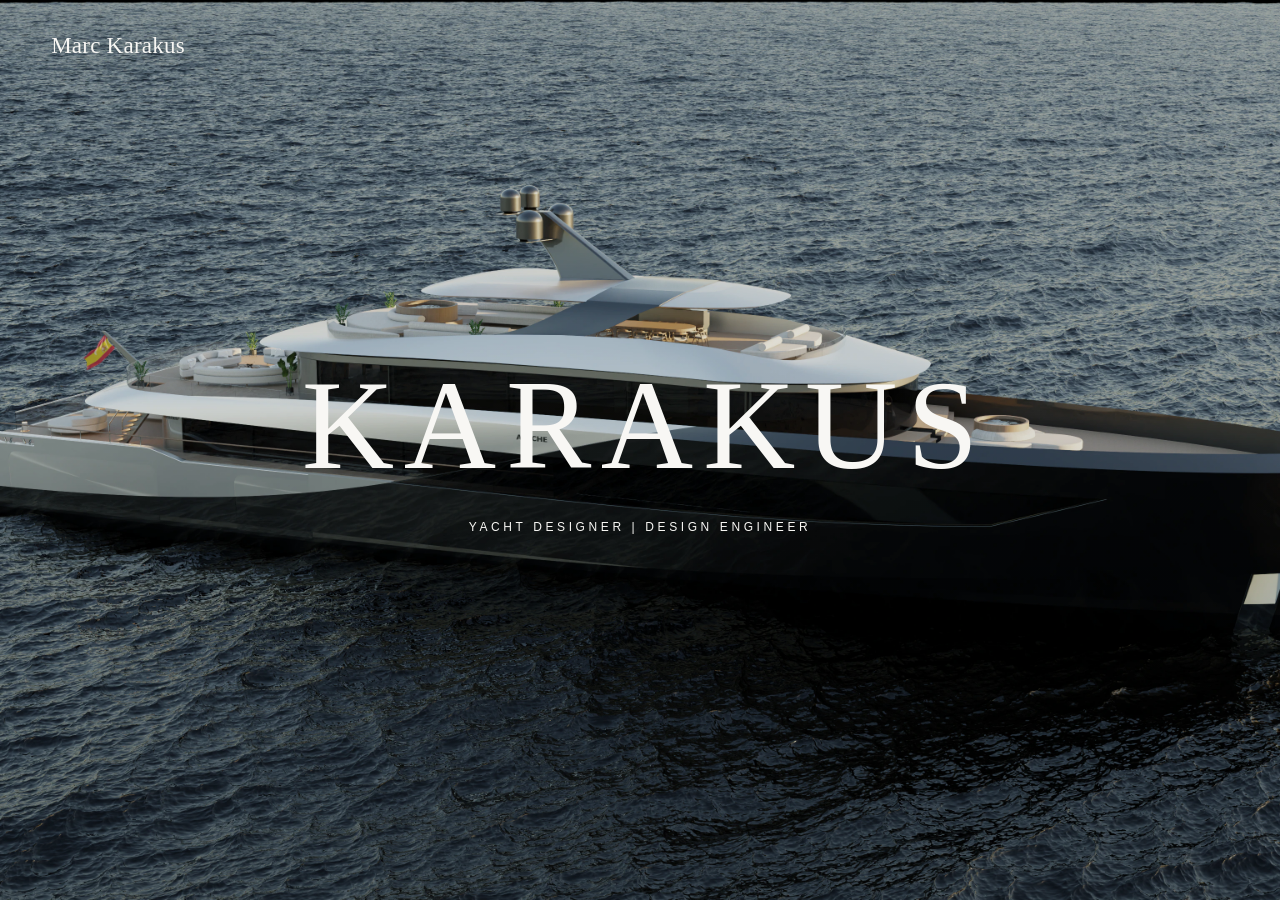
==== commit 9e4d3fa2: "Update index.html" ====
--- a/index.html
+++ b/index.html
@@ -10,21 +10,22 @@
           content="width=device-width, initial-scale=1.0">
 
     <meta name="description"
-          content="Marc Karakus Pérez — Yacht Designer and Design Engineer. Contemporary yacht design.">
+          content="Marc Karakus Pérez — Yacht Designer and Design Engineer.">
 
     <title>Marc Karakus | Yacht Design</title>
 
     <style>
 
-        /* ==========================================
-           KARAKUS — OFFICIAL PORTFOLIO
-           HOMEPAGE
-           ========================================== */
+        /* =====================================
+           KARAKUS — HOMEPAGE
+           Minimal Editorial Portfolio
+        ===================================== */
 
         :root {
             --white: #f8f7f4;
-            --font-editorial: Georgia, "Times New Roman", serif;
-            --font-interface: "Helvetica Neue", Helvetica, Arial, sans-serif;
+
+            --serif: Georgia, "Times New Roman", serif;
+            --sans: "Helvetica Neue", Helvetica, Arial, sans-serif;
         }
 
         * {
@@ -33,15 +34,19 @@
             box-sizing: border-box;
         }
 
-        html {
-            scroll-behavior: smooth;
-        }
-
+        html,
         body {
-            font-family: var(--font-interface);
+            width: 100%;
+            height: 100%;
+        }
+
+        body {
+            background: #303c3f;
+            color: var(--white);
+
+            font-family: var(--sans);
             font-weight: 300;
-            background: #1c2426;
-            color: var(--white);
+
             -webkit-font-smoothing: antialiased;
         }
 
@@ -51,20 +56,33 @@
         }
 
 
-        /* ==========================================
-           FULLSCREEN HERO
-           ========================================== */
-
-        .hero {
+        /* =====================================
+           FULLSCREEN CLICKABLE HOMEPAGE
+        ===================================== */
+
+        .hero-link {
             position: relative;
+
+            display: block;
+
             width: 100%;
             height: 100vh;
             height: 100svh;
+
             min-height: 420px;
+
             overflow: hidden;
             isolation: isolate;
+
             background: #303c3f;
-        }
+
+            cursor: pointer;
+        }
+
+
+        /* =====================================
+           BACKGROUND VIDEO
+        ===================================== */
 
         .hero-video {
             position: absolute;
@@ -74,22 +92,29 @@
             height: 100%;
 
             object-fit: cover;
-            object-position: center center;
+            object-position: center;
 
             z-index: -2;
+
             pointer-events: none;
         }
 
-        .hero::before {
+
+        /* =====================================
+           SUBTLE VIDEO OVERLAY
+        ===================================== */
+
+        .hero-link::before {
             content: "";
+
             position: absolute;
             inset: 0;
 
             background: linear-gradient(
                 180deg,
-                rgba(0, 0, 0, 0.22) 0%,
-                rgba(0, 0, 0, 0.12) 35%,
-                rgba(0, 0, 0, 0.27) 100%
+                rgba(0, 0, 0, 0.18) 0%,
+                rgba(0, 0, 0, 0.12) 40%,
+                rgba(0, 0, 0, 0.24) 100%
             );
 
             z-index: -1;
@@ -97,59 +122,32 @@
         }
 
 
-        /* ==========================================
-           NAVIGATION
-           ========================================== */
-
-        .header {
+        /* =====================================
+           BRAND — TOP LEFT
+        ===================================== */
+
+        .site-brand {
             position: absolute;
-            top: 0;
-            left: 0;
-            right: 0;
-
-            z-index: 10;
-
-            display: flex;
-            align-items: flex-start;
-            justify-content: space-between;
-
-            padding: 32px 4%;
-        }
-
-        .brand {
-            font-family: var(--font-editorial);
+
+            top: 32px;
+            left: 4%;
+
+            z-index: 2;
+
+            font-family: var(--serif);
             font-size: 23px;
             font-weight: 400;
+
             letter-spacing: 0.01em;
             line-height: 1.2;
-            white-space: nowrap;
-        }
-
-        .navigation {
-            display: flex;
-            gap: 35px;
-            align-items: center;
-            padding-top: 7px;
-        }
-
-        .navigation a {
-            position: relative;
-
-            font-size: 11px;
-            font-weight: 400;
-            letter-spacing: 0.12em;
-
-            transition: opacity 0.35s ease;
-        }
-
-        .navigation a:hover {
-            opacity: 0.55;
-        }
-
-
-        /* ==========================================
-           HERO TYPOGRAPHY
-           ========================================== */
+
+            color: var(--white);
+        }
+
+
+        /* =====================================
+           CENTERED CONTENT
+        ===================================== */
 
         .hero-content {
             position: absolute;
@@ -157,19 +155,24 @@
 
             display: flex;
             flex-direction: column;
+
+            align-items: center;
             justify-content: center;
-            align-items: center;
 
             text-align: center;
-            padding: 100px 24px 70px;
+
+            padding: 60px 24px;
+            color: var(--white);
+
             pointer-events: none;
         }
 
         .hero-title {
-            font-family: var(--font-editorial);
+            font-family: var(--serif);
 
             font-size: clamp(65px, 10vw, 160px);
             font-weight: 400;
+
             line-height: 1;
 
             letter-spacing: 0.075em;
@@ -179,41 +182,36 @@
         .hero-subtitle {
             margin-top: 28px;
 
-            font-family: var(--font-interface);
+            font-family: var(--sans);
+
             font-size: 12px;
             font-weight: 300;
+
             letter-spacing: 0.3em;
             line-height: 1.8;
         }
 
-        .hero-description {
-            margin-top: 55px;
-            max-width: 600px;
-
-            font-family: var(--font-interface);
-            font-size: 15px;
-            font-weight: 300;
-            line-height: 2;
-            letter-spacing: 0.015em;
-        }
-
-
-        /* ==========================================
-           RESPONSIVE — TABLET
-           ========================================== */
+
+        /* =====================================
+           INTERACTION
+        ===================================== */
+
+        .hero-link:focus-visible {
+            outline: 3px solid var(--white);
+            outline-offset: -8px;
+        }
+
+
+        /* =====================================
+           TABLET
+        ===================================== */
 
         @media (max-width: 1000px) {
 
-            .header {
-                padding: 28px 5%;
-            }
-
-            .brand {
+            .site-brand {
+                top: 28px;
+                left: 5%;
                 font-size: 21px;
-            }
-
-            .navigation {
-                gap: 25px;
             }
 
             .hero-title {
@@ -223,71 +221,49 @@
         }
 
 
-        /* ==========================================
-           RESPONSIVE — MOBILE
-           ========================================== */
+        /* =====================================
+           MOBILE
+        ===================================== */
 
         @media (max-width: 700px) {
 
-            .hero {
+            .hero-link {
                 min-height: 500px;
             }
 
-            .header {
-                flex-direction: column;
-                align-items: center;
-                gap: 20px;
-
-                padding: 26px 5%;
-            }
-
-            .brand {
+            .site-brand {
+                top: 26px;
+                left: 5%;
+
                 font-size: 21px;
             }
 
-            .navigation {
-                gap: 27px;
-                padding-top: 0;
-            }
-
-            .navigation a {
-                font-size: 10px;
-                letter-spacing: 0.1em;
-            }
-
             .hero-content {
-                padding: 145px 22px 75px;
+                padding: 100px 20px;
             }
 
             .hero-title {
                 font-size: clamp(44px, 12vw, 80px);
+
                 letter-spacing: 0.055em;
                 padding-left: 0.055em;
             }
 
             .hero-subtitle {
                 font-size: 9px;
+
                 letter-spacing: 0.13em;
+                line-height: 1.8;
+
                 margin-top: 22px;
             }
 
-            .hero-description {
-                margin-top: 38px;
-                font-size: 13px;
-                line-height: 1.9;
-                max-width: 340px;
-            }
-
-            .hero-description br {
-                display: none;
-            }
-
-        }
-
-
-        /* ==========================================
+        }
+
+
+        /* =====================================
            REDUCED MOTION
-           ========================================== */
+        ===================================== */
 
         @media (prefers-reduced-motion: reduce) {
 
@@ -295,10 +271,6 @@
                 scroll-behavior: auto;
             }
 
-            .navigation a {
-                transition: none;
-            }
-
         }
 
     </style>
@@ -310,11 +282,16 @@
 
     <main>
 
-        <!-- ======================================
-             HOMEPAGE VIDEO
-             ====================================== -->
-
-        <section class="hero">
+        <!-- =====================================
+             FULLSCREEN CLICKABLE HERO
+        ===================================== -->
+
+        <a class="hero-link"
+           href="projects.html"
+           aria-label="Explore Marc Karakus yacht design projects">
+
+
+            <!-- BACKGROUND VIDEO -->
 
             <video
                 class="hero-video"
@@ -333,35 +310,14 @@
             </video>
 
 
-            <!-- NAVIGATION -->
-
-            <header class="header">
-
-                <a class="brand" href="index.html">
-                    Marc Karakus
-                </a>
-
-                <nav class="navigation"
-                     aria-label="Main navigation">
-
-                    <a href="projects.html">
-                        PROJECTS
-                    </a>
-
-                    <a href="about.html">
-                        ABOUT
-                    </a>
-
-                    <a href="mailto:karakusmarc@gmail.com">
-                        CONTACT
-                    </a>
-
-                </nav>
-
-            </header>
-
-
-            <!-- MAIN TEXT -->
+            <!-- TOP LEFT BRAND -->
+
+            <span class="site-brand">
+                Marc Karakus
+            </span>
+
+
+            <!-- CENTERED TYPOGRAPHY -->
 
             <div class="hero-content">
 
@@ -373,21 +329,17 @@
                     YACHT DESIGNER | DESIGN ENGINEER
                 </p>
 
-                <p class="hero-description">
-                    Inspired by the ocean, driven by curiosity,<br>
-                    crafting yachts that blend art, innovation and soul.
-                </p>
-
             </div>
 
-        </section>
+
+        </a>
 
     </main>
 
 
-    <!-- ==========================================
-         VIDEO ACCESSIBILITY
-         ========================================== -->
+    <!-- =====================================
+         ACCESSIBILITY
+    ===================================== -->
 
     <script>
 
@@ -400,8 +352,10 @@
         );
 
         if (heroVideo && reducedMotion.matches) {
+
             heroVideo.pause();
             heroVideo.removeAttribute("autoplay");
+
         }
 
     </script>
@@ -409,3 +363,4 @@
 </body>
 
 </html>
+
